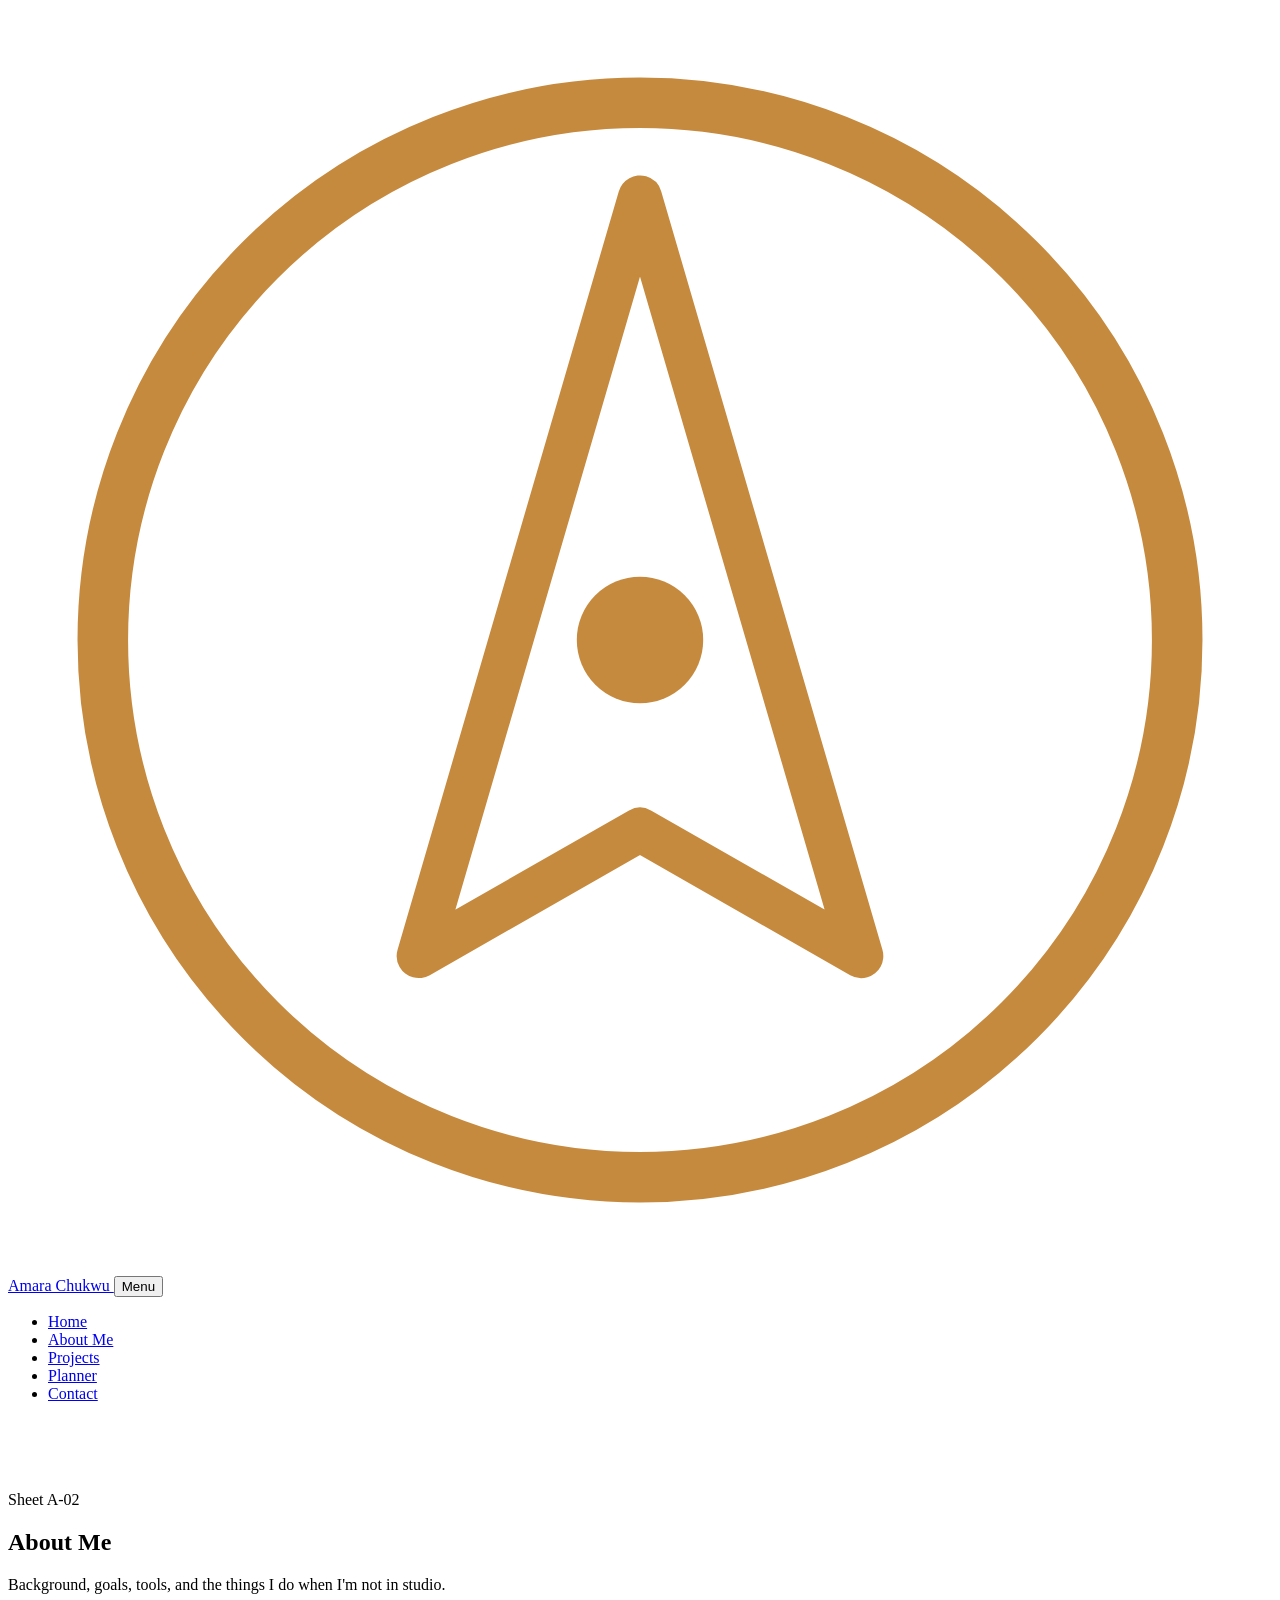
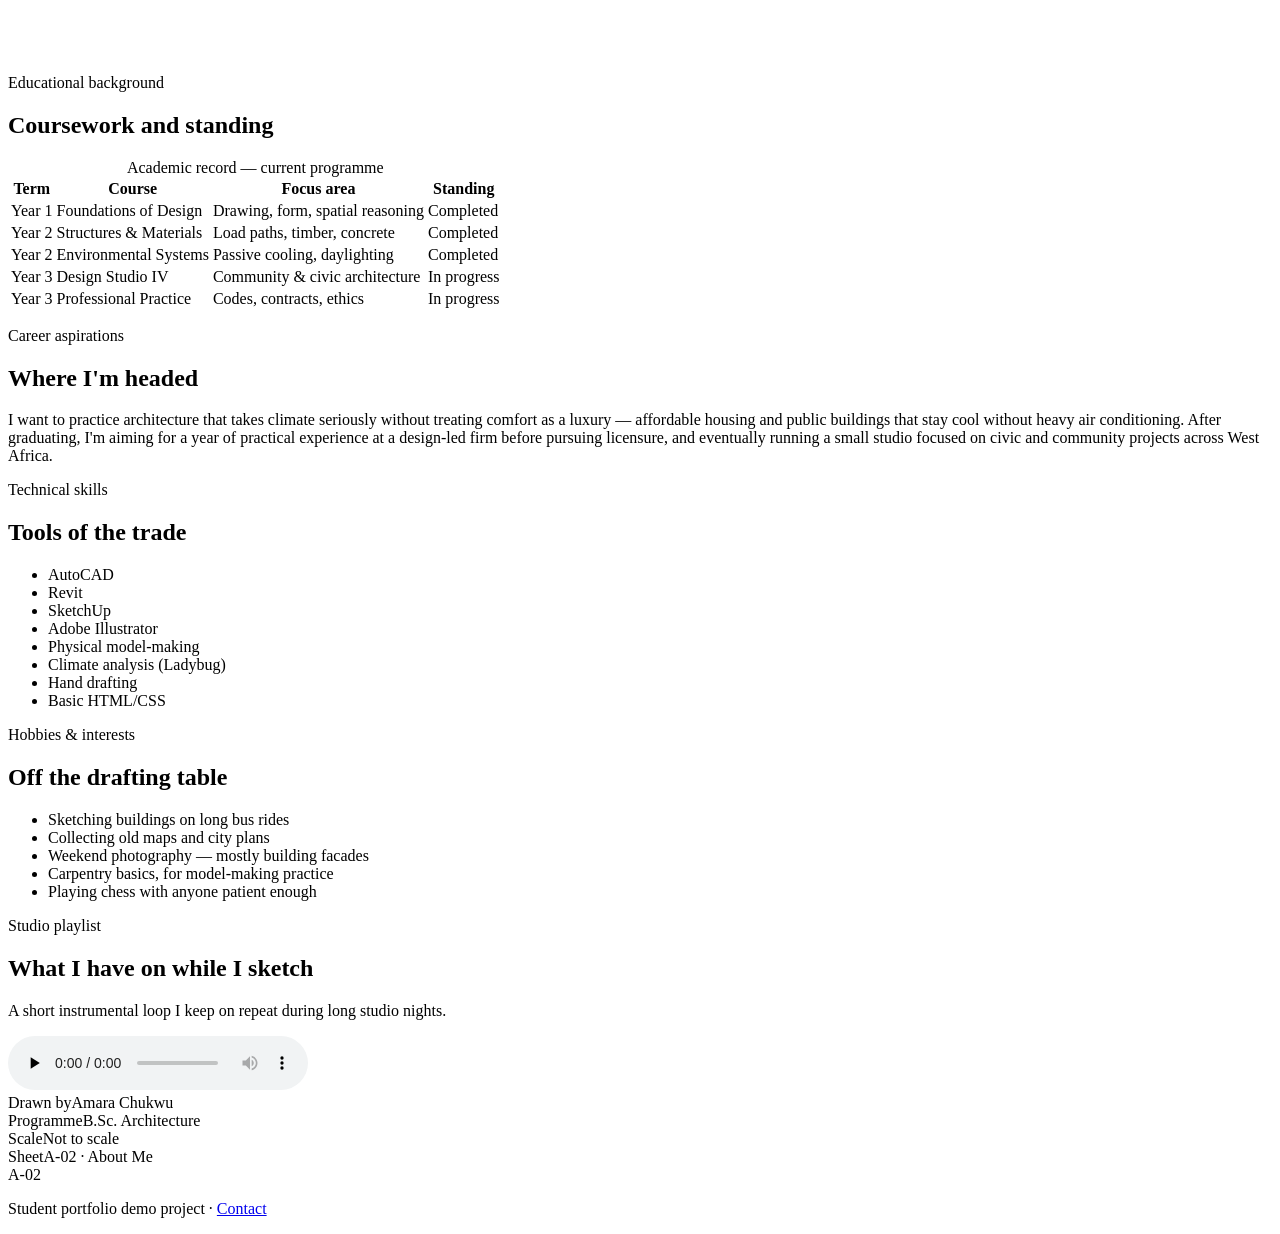
==== about.html @ 4bdb6c4f "first sample commit" ====
<!DOCTYPE html>
<html lang="en">
<head>
<meta charset="UTF-8">
<meta name="viewport" content="width=device-width, initial-scale=1.0">
<title>About Me — Amara Chukwu</title>
<meta name="description" content="Educational background, aspirations, skills and hobbies of Amara Chukwu.">
<link rel="stylesheet" href="css/style.css">
</head>
<body>

<header class="site-header">
  <nav class="nav" aria-label="Primary">
    <a class="brand" href="index.html">
      <svg class="mark" viewBox="0 0 40 40" fill="none" xmlns="http://www.w3.org/2000/svg" aria-hidden="true">
        <circle cx="20" cy="20" r="17" stroke="#C68A3E" stroke-width="1.6"/>
        <path d="M20 6L27 30L20 26L13 30L20 6Z" stroke="#C68A3E" stroke-width="1.4" stroke-linejoin="round"/>
        <circle cx="20" cy="20" r="2" fill="#C68A3E"/>
      </svg>
      Amara Chukwu
    </a>
    <button class="nav-toggle" aria-expanded="false" aria-controls="primary-nav">Menu</button>
    <ul class="nav-links" id="primary-nav">
      <li><a href="index.html">Home</a></li>
      <li><a href="about.html" aria-current="page">About Me</a></li>
      <li><a href="projects.html">Projects</a></li>
      <li><a href="planner.html">Planner</a></li>
      <li><a href="contact.html">Contact</a></li>
    </ul>
  </nav>
</header>

<main>
  <section class="blueprint" style="padding: 3.5rem 0 3rem;">
    <div class="wrap">
      <p class="eyebrow">Sheet A-02</p>
      <h1>About Me</h1>
      <p class="lede">Background, goals, tools, and the things I do when I'm not in studio.</p>
    </div>
  </section>

  <section>
    <div class="wrap">
      <div class="section-head">
        <p class="eyebrow">Educational background</p>
        <h2>Coursework and standing</h2>
      </div>
      <table>
        <caption>Academic record — current programme</caption>
        <thead>
          <tr>
            <th scope="col">Term</th>
            <th scope="col">Course</th>
            <th scope="col">Focus area</th>
            <th scope="col">Standing</th>
          </tr>
        </thead>
        <tbody>
          <tr>
            <td>Year 1</td>
            <td>Foundations of Design</td>
            <td>Drawing, form, spatial reasoning</td>
            <td>Completed</td>
          </tr>
          <tr>
            <td>Year 2</td>
            <td>Structures &amp; Materials</td>
            <td>Load paths, timber, concrete</td>
            <td>Completed</td>
          </tr>
          <tr>
            <td>Year 2</td>
            <td>Environmental Systems</td>
            <td>Passive cooling, daylighting</td>
            <td>Completed</td>
          </tr>
          <tr>
            <td>Year 3</td>
            <td>Design Studio IV</td>
            <td>Community &amp; civic architecture</td>
            <td>In progress</td>
          </tr>
          <tr>
            <td>Year 3</td>
            <td>Professional Practice</td>
            <td>Codes, contracts, ethics</td>
            <td>In progress</td>
          </tr>
        </tbody>
      </table>
    </div>
  </section>

  <section class="section-alt">
    <div class="wrap grid-2">
      <div>
        <p class="eyebrow">Career aspirations</p>
        <h2>Where I'm headed</h2>
        <p>I want to practice architecture that takes climate seriously without treating comfort as a luxury — affordable housing and public buildings that stay cool without heavy air conditioning. After graduating, I'm aiming for a year of practical experience at a design-led firm before pursuing licensure, and eventually running a small studio focused on civic and community projects across West Africa.</p>
      </div>
      <div>
        <p class="eyebrow">Technical skills</p>
        <h2>Tools of the trade</h2>
        <ul class="tag-list">
          <li>AutoCAD</li>
          <li>Revit</li>
          <li>SketchUp</li>
          <li>Adobe Illustrator</li>
          <li>Physical model-making</li>
          <li>Climate analysis (Ladybug)</li>
          <li>Hand drafting</li>
          <li>Basic HTML/CSS</li>
        </ul>
      </div>
    </div>
  </section>

  <section>
    <div class="wrap grid-2">
      <div>
        <p class="eyebrow">Hobbies &amp; interests</p>
        <h2>Off the drafting table</h2>
        <ul class="plain-list">
          <li>Sketching buildings on long bus rides</li>
          <li>Collecting old maps and city plans</li>
          <li>Weekend photography — mostly building facades</li>
          <li>Carpentry basics, for model-making practice</li>
          <li>Playing chess with anyone patient enough</li>
        </ul>
      </div>
      <div>
        <p class="eyebrow">Studio playlist</p>
        <h2>What I have on while I sketch</h2>
        <p>A short instrumental loop I keep on repeat during long studio nights.</p>
        <div class="audio-card">
          <audio controls preload="none">
            <source src="https://www.soundhelix.com/examples/mp3/SoundHelix-Song-1.mp3" type="audio/mpeg">
            Your browser doesn't support the audio element. You can <a href="https://www.soundhelix.com/examples/mp3/SoundHelix-Song-1.mp3">download the track</a> instead.
          </audio>
        </div>
      </div>
    </div>
  </section>
</main>

<footer class="title-block">
  <div class="wrap">
    <div>
      <div class="tb-grid">
        <div><span>Drawn by</span>Amara Chukwu</div>
        <div><span>Programme</span>B.Sc. Architecture</div>
        <div><span>Scale</span>Not to scale</div>
        <div><span>Sheet</span>A-02 · About Me</div>
      </div>
    </div>
    <div class="tb-sheet">A-02</div>
  </div>
</footer>
<p class="site-footer-bottom">Student portfolio demo project · <a href="contact.html">Contact</a></p>

<script src="js/nav.js"></script>
</body>
</html>
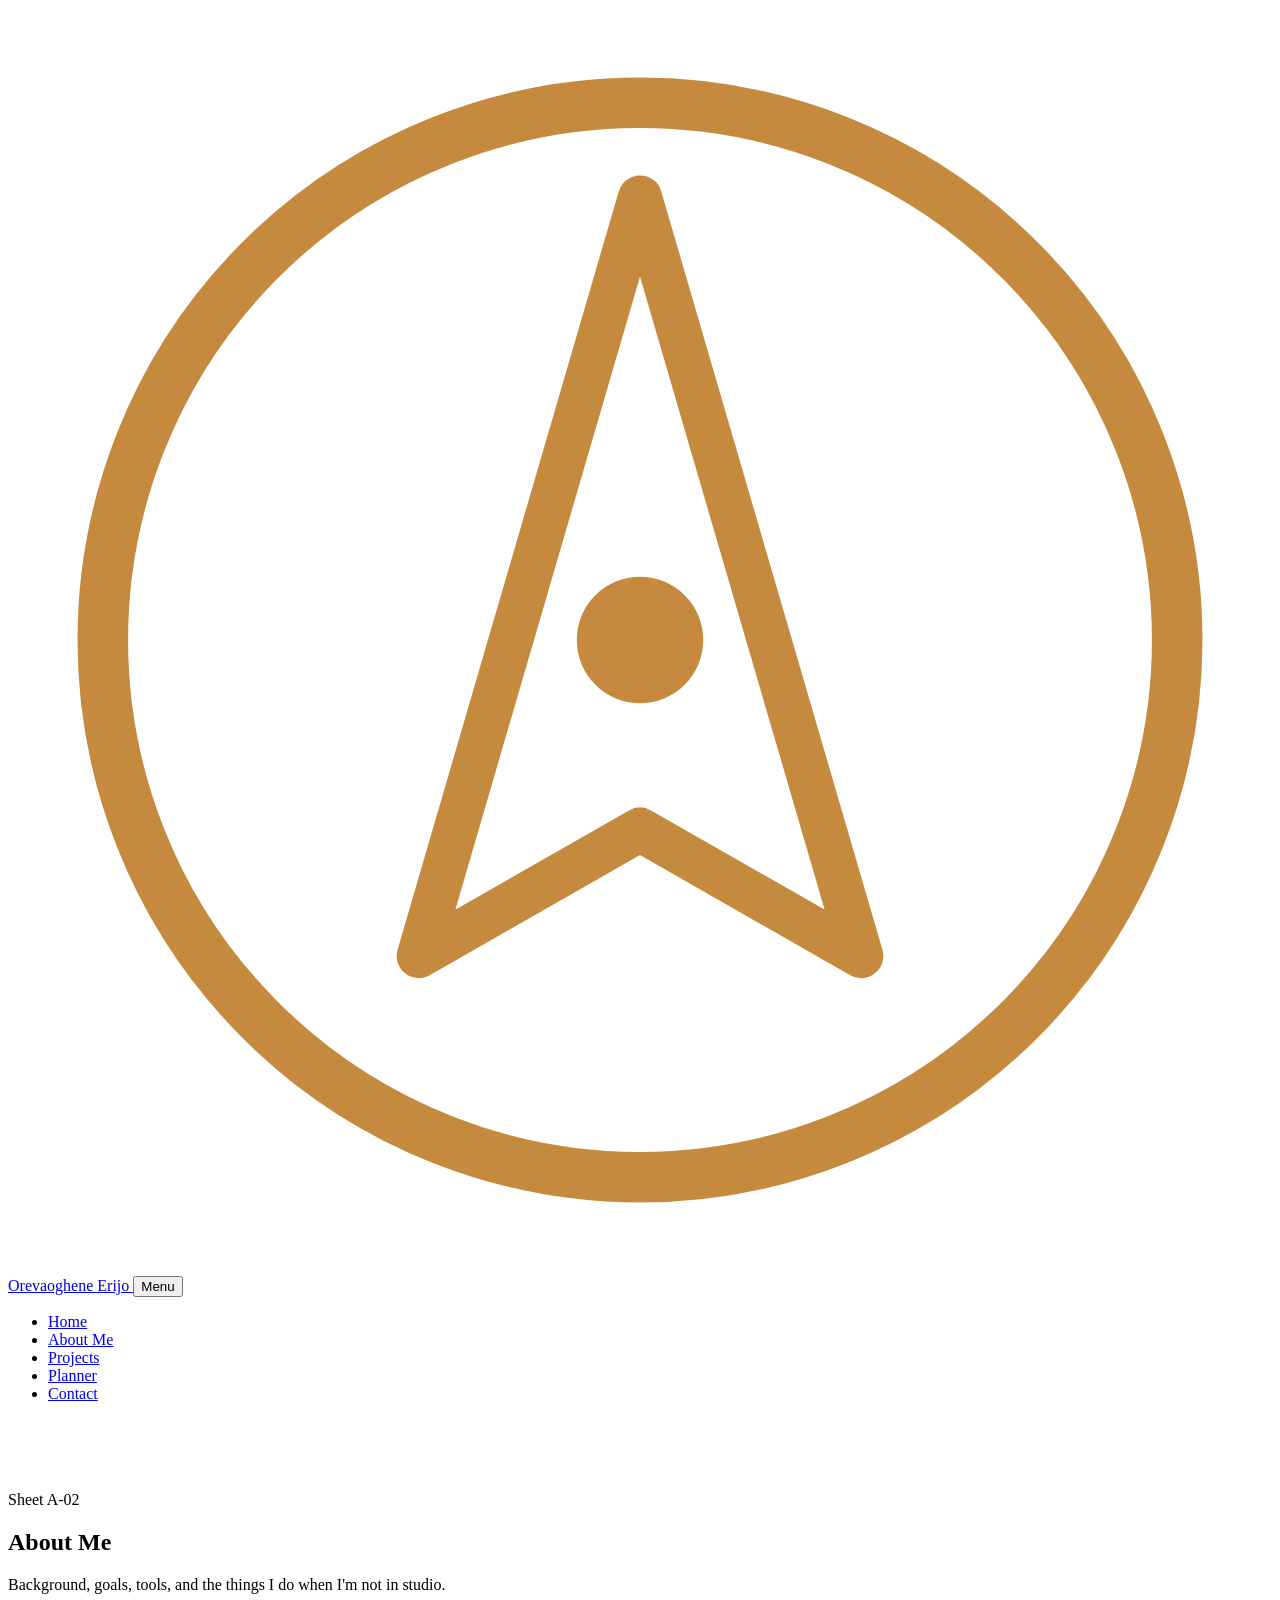
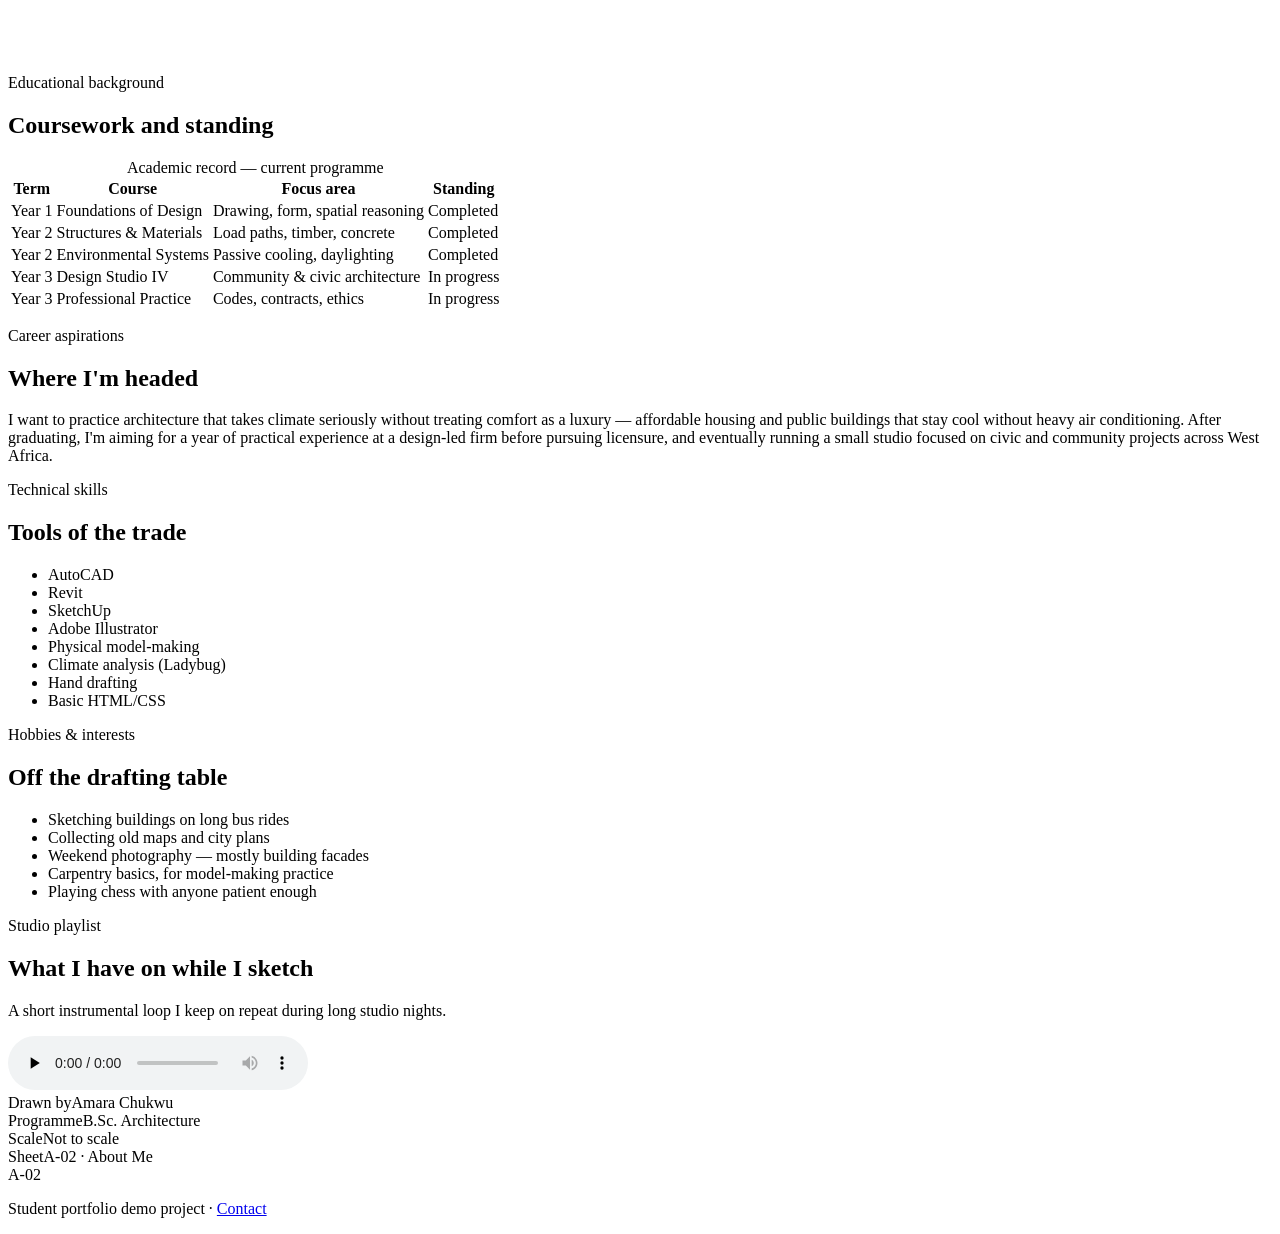
==== commit 02588a96: "Update about.html first change to test" ====
--- a/about.html
+++ b/about.html
@@ -3,7 +3,7 @@
 <head>
 <meta charset="UTF-8">
 <meta name="viewport" content="width=device-width, initial-scale=1.0">
-<title>About Me — Amara Chukwu</title>
+<title>About Me — Orevaoghene Erijo</title>
 <meta name="description" content="Educational background, aspirations, skills and hobbies of Amara Chukwu.">
 <link rel="stylesheet" href="css/style.css">
 </head>
@@ -17,7 +17,7 @@
         <path d="M20 6L27 30L20 26L13 30L20 6Z" stroke="#C68A3E" stroke-width="1.4" stroke-linejoin="round"/>
         <circle cx="20" cy="20" r="2" fill="#C68A3E"/>
       </svg>
-      Amara Chukwu
+      Orevaoghene Erijo
     </a>
     <button class="nav-toggle" aria-expanded="false" aria-controls="primary-nav">Menu</button>
     <ul class="nav-links" id="primary-nav">
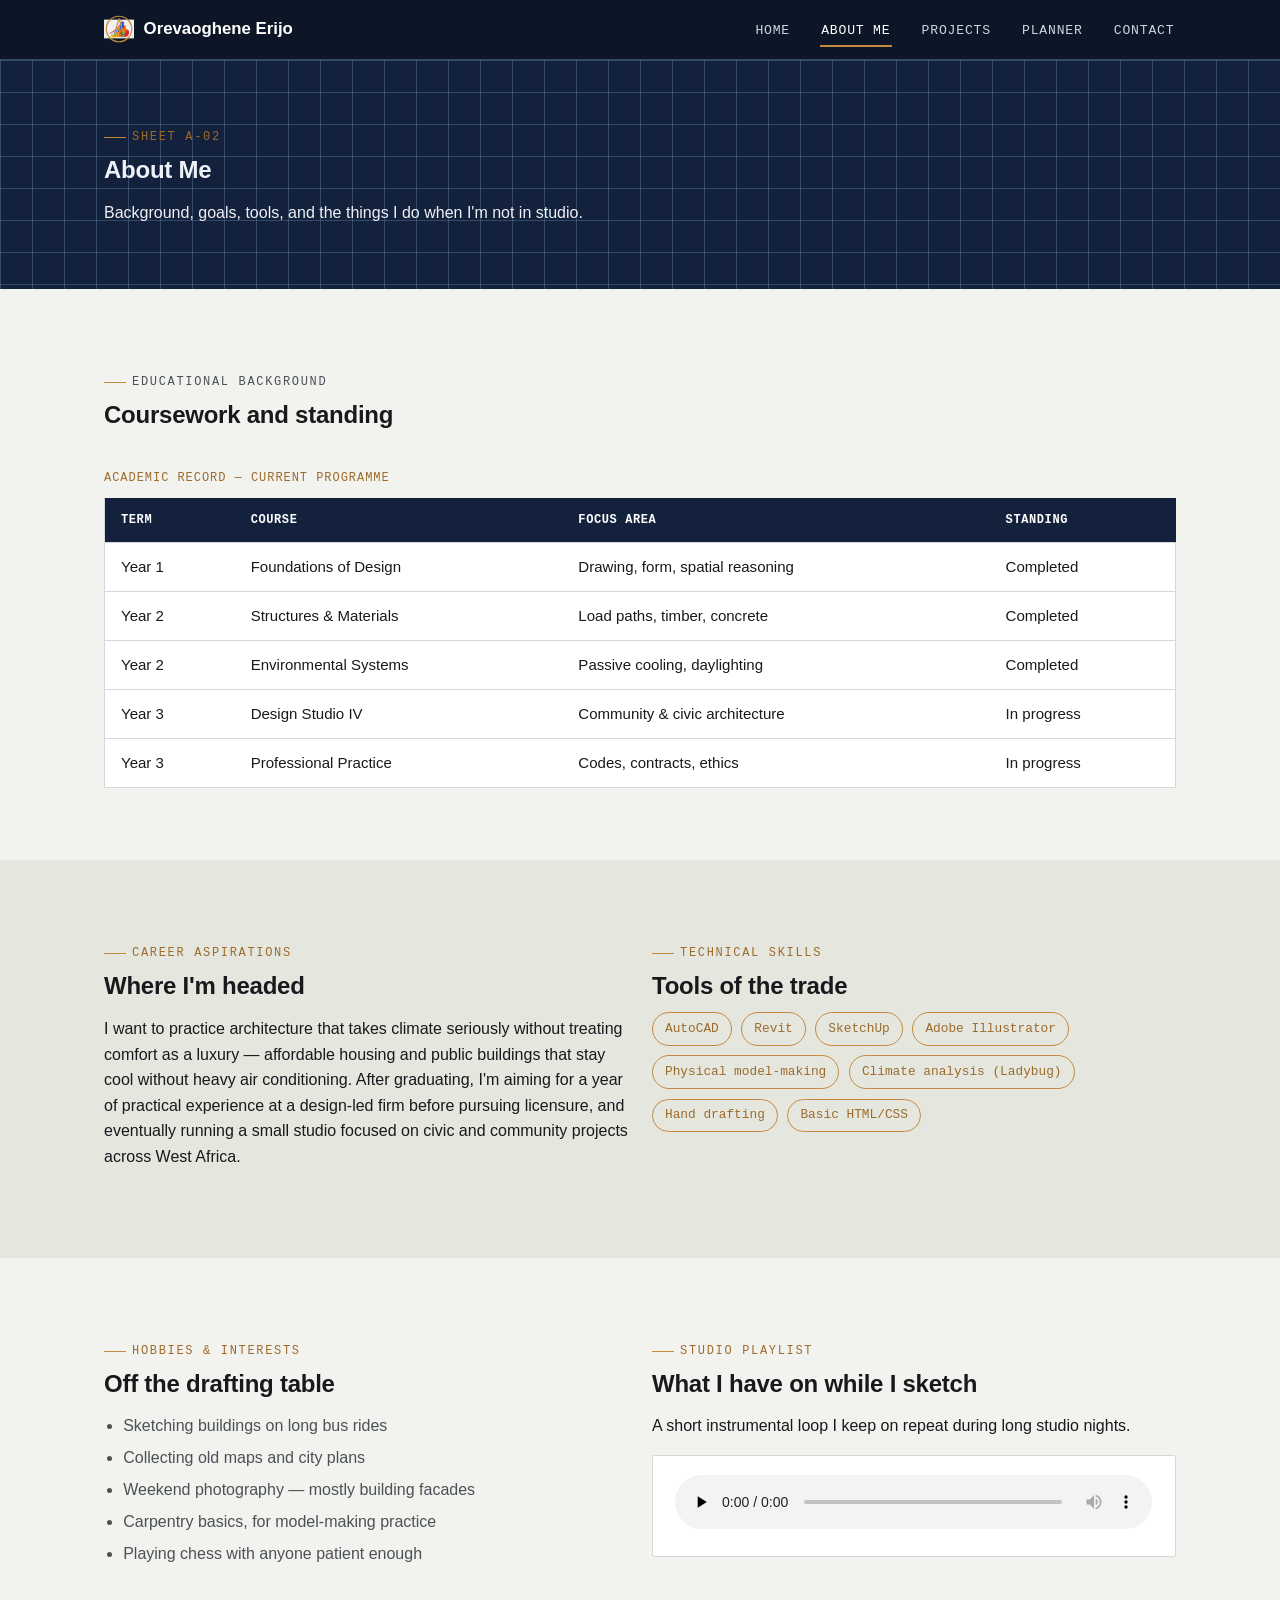
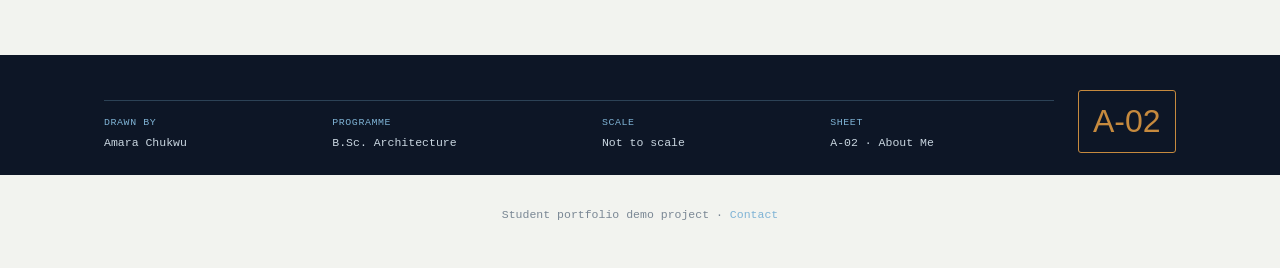
==== commit 7aefd747: "added the svg now for about page" ====
--- a/about.html
+++ b/about.html
@@ -4,7 +4,7 @@
 <meta charset="UTF-8">
 <meta name="viewport" content="width=device-width, initial-scale=1.0">
 <title>About Me — Orevaoghene Erijo</title>
-<meta name="description" content="Educational background, aspirations, skills and hobbies of Amara Chukwu.">
+<meta name="description" content="Educational background, aspirations, skills and hobbies of Orevaoghene Erijo.">
 <link rel="stylesheet" href="css/style.css">
 </head>
 <body>
@@ -13,6 +13,14 @@
   <nav class="nav" aria-label="Primary">
     <a class="brand" href="index.html">
       <svg class="mark" viewBox="0 0 40 40" fill="none" xmlns="http://www.w3.org/2000/svg" aria-hidden="true">
+         <image
+        href="images/svg_img.jpg"
+        x="0"
+        y="0"
+        width="40"
+        height="40"
+        preserveAspectRatio="xMidYMid meet" />
+        
         <circle cx="20" cy="20" r="17" stroke="#C68A3E" stroke-width="1.6"/>
         <path d="M20 6L27 30L20 26L13 30L20 6Z" stroke="#C68A3E" stroke-width="1.4" stroke-linejoin="round"/>
         <circle cx="20" cy="20" r="2" fill="#C68A3E"/>
--- a/css/style.css
+++ b/css/style.css
@@ -0,0 +1,537 @@
+/* =========================================================
+   AMARA CHUKWU — ARCHITECTURE PORTFOLIO
+   Design system: drafting-table blueprint
+   ========================================================= */
+
+@import url('https://fonts.googleapis.com/css2?family=Space+Grotesk:wght@400;500;600;700&family=IBM+Plex+Sans:wght@400;500;600&family=IBM+Plex+Mono:wght@400;500&display=swap');
+
+:root {
+  /* ---- color tokens ---- */
+  --navy:        #14213D;
+  --navy-deep:   #0D1626;
+  --blue-line:   #7FB3D5;
+  --blue-line-soft: rgba(127, 179, 213, 0.28);
+  --paper:       #F2F3EF;
+  --paper-dim:   #E5E7DF;
+  --paper-card:  #FFFFFF;
+  --ink:         #17191C;
+  --ink-soft:    #4B5157;
+  --brass:       #C68A3E;
+  --brass-dark:  #9C6B2C;
+  --ok:          #3E8A5C;
+  --danger:      #B3462C;
+
+  /* ---- type ---- */
+  --font-display: 'Space Grotesk', sans-serif;
+  --font-body:    'IBM Plex Sans', sans-serif;
+  --font-mono:    'IBM Plex Mono', monospace;
+
+  /* ---- layout ---- */
+  --max-w: 1120px;
+  --radius: 3px;
+  --border: 1px solid rgba(20, 33, 61, 0.18);
+}
+
+* { box-sizing: border-box; }
+html { scroll-behavior: smooth; }
+
+body {
+  margin: 0;
+  font-family: var(--font-body);
+  color: var(--ink);
+  background: var(--paper);
+  line-height: 1.6;
+  -webkit-font-smoothing: antialiased;
+}
+
+img { max-width: 100%; display: block; }
+a { color: inherit; }
+
+h1, h2, h3, h4 {
+  font-family: var(--font-display);
+  margin: 0 0 0.5em 0;
+  line-height: 1.15;
+  letter-spacing: -0.01em;
+}
+
+.eyebrow {
+  font-family: var(--font-mono);
+  font-size: 0.75rem;
+  letter-spacing: 0.14em;
+  text-transform: uppercase;
+  color: var(--brass-dark);
+  display: inline-flex;
+  align-items: center;
+  gap: 0.5em;
+  margin-bottom: 0.75em;
+}
+.eyebrow::before {
+  content: "";
+  width: 22px;
+  height: 1px;
+  background: var(--brass);
+  display: inline-block;
+}
+
+.wrap {
+  max-width: var(--max-w);
+  margin: 0 auto;
+  padding: 0 1.5rem;
+}
+
+/* ================= BLUEPRINT GRID BACKGROUND ================= */
+.blueprint {
+  background-color: var(--navy);
+  background-image:
+    linear-gradient(var(--blue-line-soft) 1px, transparent 1px),
+    linear-gradient(90deg, var(--blue-line-soft) 1px, transparent 1px);
+  background-size: 32px 32px;
+  color: #EDF2F6;
+  position: relative;
+}
+
+/* ================= NAVIGATION ================= */
+.site-header {
+  background: var(--navy-deep);
+  border-bottom: 1px solid rgba(127,179,213,0.35);
+  position: sticky;
+  top: 0;
+  z-index: 50;
+}
+.nav {
+  display: flex;
+  align-items: center;
+  justify-content: space-between;
+  padding: 0.9rem 1.5rem;
+  max-width: var(--max-w);
+  margin: 0 auto;
+}
+.brand {
+  display: flex;
+  align-items: center;
+  gap: 0.6rem;
+  font-family: var(--font-display);
+  font-weight: 600;
+  font-size: 1.05rem;
+  color: #fff;
+  text-decoration: none;
+}
+.brand .mark {
+  width: 30px; height: 30px;
+  flex-shrink: 0;
+}
+.nav-links {
+  list-style: none;
+  display: flex;
+  gap: 1.75rem;
+  margin: 0;
+  padding: 0;
+}
+.nav-links a {
+  text-decoration: none;
+  color: #C9D6E0;
+  font-family: var(--font-mono);
+  font-size: 0.82rem;
+  letter-spacing: 0.06em;
+  text-transform: uppercase;
+  padding: 0.4rem 0.1rem;
+  border-bottom: 2px solid transparent;
+  transition: color 0.2s ease, border-color 0.2s ease;
+}
+.nav-links a:hover,
+.nav-links a[aria-current="page"] {
+  color: #fff;
+  border-bottom-color: var(--brass);
+}
+.nav-toggle {
+  display: none;
+  background: none;
+  border: 1px solid rgba(255,255,255,0.4);
+  color: #fff;
+  border-radius: var(--radius);
+  padding: 0.4rem 0.6rem;
+  font-family: var(--font-mono);
+  cursor: pointer;
+}
+
+@media (max-width: 760px) {
+  .nav-toggle { display: inline-block; }
+  .nav-links {
+    position: absolute;
+    top: 100%; left: 0; right: 0;
+    background: var(--navy-deep);
+    flex-direction: column;
+    gap: 0;
+    max-height: 0;
+    overflow: hidden;
+    transition: max-height 0.28s ease;
+    border-bottom: 1px solid rgba(127,179,213,0.35);
+  }
+  .nav-links.open { max-height: 320px; }
+  .nav-links li { border-top: 1px solid rgba(127,179,213,0.15); }
+  .nav-links a { display: block; padding: 0.9rem 1.5rem; }
+}
+
+/* ================= HERO ================= */
+.hero {
+  padding: 5rem 0 6rem;
+  overflow: hidden;
+}
+.hero .wrap {
+  display: grid;
+  grid-template-columns: 1.15fr 0.85fr;
+  gap: 3rem;
+  align-items: center;
+}
+.hero h1 {
+  font-size: clamp(2.2rem, 4.2vw, 3.4rem);
+  color: #fff;
+}
+.hero h1 .accent { color: var(--brass); }
+.hero p.lede {
+  font-size: 1.08rem;
+  color: #C9D6E0;
+  max-width: 46ch;
+}
+.btn-row { display: flex; gap: 0.9rem; margin-top: 1.8rem; flex-wrap: wrap; }
+.btn {
+  font-family: var(--font-mono);
+  font-size: 0.85rem;
+  letter-spacing: 0.04em;
+  text-decoration: none;
+  padding: 0.75rem 1.4rem;
+  border-radius: var(--radius);
+  display: inline-flex;
+  align-items: center;
+  gap: 0.5em;
+  transition: transform 0.15s ease, box-shadow 0.15s ease;
+  border: 1px solid transparent;
+}
+.btn:hover { transform: translateY(-2px); }
+.btn-primary { background: var(--brass); color: var(--navy-deep); font-weight: 600; }
+.btn-primary:hover { box-shadow: 0 6px 18px rgba(198,138,62,0.35); }
+.btn-ghost { border-color: rgba(255,255,255,0.4); color: #fff; }
+.btn-ghost:hover { border-color: var(--brass); color: var(--brass); }
+
+/* portrait line-art frame */
+.portrait-frame {
+  border: 1px solid var(--blue-line-soft);
+  border-radius: var(--radius);
+  padding: 0.6rem;
+  animation: drawIn 1.1s ease-out both;
+}
+@keyframes drawIn {
+  from { opacity: 0; transform: translateY(14px); }
+  to   { opacity: 1; transform: translateY(0); }
+}
+.portrait-frame svg { width: 100%; height: auto; }
+.portrait-cap {
+  font-family: var(--font-mono);
+  font-size: 0.7rem;
+  color: var(--blue-line);
+  text-align: center;
+  margin-top: 0.5rem;
+  letter-spacing: 0.08em;
+}
+
+/* ================= SECTIONS ================= */
+section { padding: 4.5rem 0; }
+.section-alt { background: var(--paper-dim); }
+.section-head { max-width: 60ch; margin-bottom: 2.5rem; }
+.section-head p { color: var(--ink-soft); }
+
+/* ================= CARDS / GRID ================= */
+.grid-3 {
+  display: grid;
+  grid-template-columns: repeat(3, 1fr);
+  gap: 1.5rem;
+}
+.grid-2 {
+  display: grid;
+  grid-template-columns: repeat(2, 1fr);
+  gap: 1.5rem;
+}
+@media (max-width: 860px) {
+  .grid-3, .grid-2 { grid-template-columns: 1fr; }
+  .hero .wrap { grid-template-columns: 1fr; }
+  .hero { padding: 3.2rem 0 3.5rem; text-align: left; }
+}
+
+.card {
+  background: var(--paper-card);
+  border: var(--border);
+  border-radius: var(--radius);
+  padding: 1.6rem;
+  transition: transform 0.2s ease, box-shadow 0.2s ease;
+  position: relative;
+}
+.card:hover { transform: translateY(-4px); box-shadow: 0 10px 26px rgba(20,33,61,0.1); }
+.card .sheet-tag {
+  font-family: var(--font-mono);
+  font-size: 0.68rem;
+  color: var(--brass-dark);
+  letter-spacing: 0.08em;
+  position: absolute;
+  top: 1rem; right: 1.1rem;
+}
+.card h3 { font-size: 1.15rem; margin-bottom: 0.4rem; }
+.card p { color: var(--ink-soft); font-size: 0.95rem; }
+.card .thumb { border-radius: var(--radius); margin-bottom: 1rem; overflow: hidden; border: var(--border); }
+.card .thumb svg { display: block; width: 100%; }
+.card a.card-link {
+  font-family: var(--font-mono);
+  font-size: 0.8rem;
+  color: var(--navy);
+  text-decoration: none;
+  display: inline-block;
+  margin-top: 0.9rem;
+  border-bottom: 1px solid var(--brass);
+}
+.card a.card-link:hover { color: var(--brass-dark); }
+
+/* ================= TABLES ================= */
+table {
+  width: 100%;
+  border-collapse: collapse;
+  font-size: 0.94rem;
+  background: var(--paper-card);
+  border: var(--border);
+}
+caption {
+  text-align: left;
+  font-family: var(--font-mono);
+  font-size: 0.75rem;
+  letter-spacing: 0.08em;
+  text-transform: uppercase;
+  color: var(--brass-dark);
+  margin-bottom: 0.6rem;
+}
+th, td {
+  text-align: left;
+  padding: 0.75rem 1rem;
+  border-bottom: var(--border);
+}
+thead th {
+  font-family: var(--font-mono);
+  font-size: 0.75rem;
+  letter-spacing: 0.05em;
+  text-transform: uppercase;
+  background: var(--navy);
+  color: #fff;
+}
+tbody tr:hover { background: rgba(198,138,62,0.06); }
+
+/* ================= SKILL / TAG LISTS ================= */
+.tag-list { list-style: none; margin: 0; padding: 0; display: flex; flex-wrap: wrap; gap: 0.6rem; }
+.tag-list li {
+  font-family: var(--font-mono);
+  font-size: 0.8rem;
+  border: 1px solid var(--brass);
+  color: var(--brass-dark);
+  padding: 0.35rem 0.75rem;
+  border-radius: 999px;
+}
+.plain-list { padding-left: 1.2rem; color: var(--ink-soft); }
+.plain-list li { margin-bottom: 0.4rem; }
+
+/* ================= FORMS ================= */
+form.stack { display: grid; gap: 1.3rem; max-width: 620px; }
+.field { display: grid; gap: 0.4rem; }
+.field label {
+  font-family: var(--font-mono);
+  font-size: 0.78rem;
+  letter-spacing: 0.05em;
+  text-transform: uppercase;
+  color: var(--ink-soft);
+}
+.field input,
+.field textarea {
+  font-family: var(--font-body);
+  font-size: 0.98rem;
+  padding: 0.75rem 0.9rem;
+  border: 1px solid rgba(20,33,61,0.28);
+  border-radius: var(--radius);
+  background: var(--paper-card);
+  color: var(--ink);
+  transition: border-color 0.15s ease, box-shadow 0.15s ease;
+}
+.field input:focus,
+.field textarea:focus {
+  outline: none;
+  border-color: var(--brass);
+  box-shadow: 0 0 0 3px rgba(198,138,62,0.18);
+}
+.field .error-msg {
+  font-family: var(--font-mono);
+  font-size: 0.78rem;
+  color: var(--danger);
+  min-height: 1.1em;
+}
+.field.has-error input,
+.field.has-error textarea { border-color: var(--danger); }
+.form-status {
+  font-family: var(--font-mono);
+  font-size: 0.9rem;
+  padding: 0.9rem 1rem;
+  border-radius: var(--radius);
+  display: none;
+}
+.form-status.success { display: block; background: rgba(62,138,92,0.12); color: var(--ok); border: 1px solid var(--ok); }
+.form-status.error { display: block; background: rgba(179,70,44,0.1); color: var(--danger); border: 1px solid var(--danger); }
+
+/* ================= PLANNER ================= */
+.planner-panel {
+  background: var(--paper-card);
+  border: var(--border);
+  border-radius: var(--radius);
+  padding: 2rem;
+}
+.task-form { display: flex; gap: 0.75rem; flex-wrap: wrap; margin-bottom: 1.5rem; }
+.task-form input[type="text"] {
+  flex: 1 1 220px;
+  padding: 0.7rem 0.9rem;
+  border: 1px solid rgba(20,33,61,0.28);
+  border-radius: var(--radius);
+  font-family: var(--font-body);
+}
+.task-form select {
+  padding: 0.7rem 0.6rem;
+  border: 1px solid rgba(20,33,61,0.28);
+  border-radius: var(--radius);
+  font-family: var(--font-mono);
+  font-size: 0.85rem;
+  background: var(--paper-card);
+}
+.task-stats {
+  display: flex; gap: 1.5rem; flex-wrap: wrap;
+  font-family: var(--font-mono);
+  font-size: 0.8rem;
+  color: var(--ink-soft);
+  margin-bottom: 1.2rem;
+  padding-bottom: 1.2rem;
+  border-bottom: var(--border);
+}
+.task-stats strong { color: var(--navy); }
+.task-list { list-style: none; margin: 0; padding: 0; display: grid; gap: 0.6rem; }
+.task-item {
+  display: flex;
+  align-items: center;
+  gap: 0.9rem;
+  padding: 0.85rem 1rem;
+  border: var(--border);
+  border-left: 3px solid var(--brass);
+  border-radius: var(--radius);
+  background: var(--paper);
+  animation: taskIn 0.25s ease-out;
+}
+@keyframes taskIn {
+  from { opacity: 0; transform: translateX(-8px); }
+  to   { opacity: 1; transform: translateX(0); }
+}
+.task-item.done { border-left-color: var(--ok); opacity: 0.65; }
+.task-item.done .task-text { text-decoration: line-through; }
+.task-item input[type="checkbox"] { width: 18px; height: 18px; accent-color: var(--ok); cursor: pointer; }
+.task-text { flex: 1; }
+.task-due { font-family: var(--font-mono); font-size: 0.72rem; color: var(--brass-dark); }
+.task-del {
+  background: none; border: none; cursor: pointer;
+  color: var(--danger); font-family: var(--font-mono); font-size: 0.75rem;
+  padding: 0.3rem 0.5rem; border-radius: var(--radius);
+  transition: background 0.15s ease;
+}
+.task-del:hover { background: rgba(179,70,44,0.12); }
+.empty-state {
+  text-align: center;
+  padding: 2.5rem 1rem;
+  color: var(--ink-soft);
+  font-family: var(--font-mono);
+  font-size: 0.85rem;
+}
+
+/* ================= MEDIA (video/audio) ================= */
+.media-frame {
+  border: var(--border);
+  border-radius: var(--radius);
+  overflow: hidden;
+  background: #000;
+}
+.media-frame video, .media-frame audio { width: 100%; display: block; }
+.audio-card {
+  background: var(--paper-card);
+  border: var(--border);
+  border-radius: var(--radius);
+  padding: 1.2rem 1.4rem;
+}
+.audio-card audio { width: 100%; }
+
+/* ================= TITLE BLOCK (signature element) ================= */
+.title-block {
+  background: var(--navy-deep);
+  color: #C9D6E0;
+  padding: 2.2rem 0 1.4rem;
+}
+.title-block .wrap {
+  display: grid;
+  grid-template-columns: 1fr auto;
+  gap: 1.5rem;
+  align-items: end;
+}
+.tb-grid {
+  display: grid;
+  grid-template-columns: repeat(4, auto);
+  gap: 0 1.6rem;
+  font-family: var(--font-mono);
+  font-size: 0.72rem;
+  border-top: 1px solid var(--blue-line-soft);
+  padding-top: 0.9rem;
+}
+.tb-grid div span {
+  display: block;
+  color: var(--blue-line);
+  text-transform: uppercase;
+  letter-spacing: 0.06em;
+  font-size: 0.62rem;
+  margin-bottom: 0.2rem;
+}
+.tb-sheet {
+  font-family: var(--font-display);
+  font-size: 2rem;
+  color: var(--brass);
+  border: 1px solid var(--brass);
+  padding: 0.3rem 0.9rem;
+  border-radius: var(--radius);
+}
+.site-footer-bottom {
+  text-align: center;
+  font-family: var(--font-mono);
+  font-size: 0.72rem;
+  color: #7A8794;
+  padding: 1.2rem 0 2rem;
+}
+.site-footer-bottom a { color: var(--blue-line); text-decoration: none; }
+
+@media (max-width: 640px) {
+  .tb-grid { grid-template-columns: repeat(2, auto); row-gap: 0.6rem; }
+  .title-block .wrap { grid-template-columns: 1fr; }
+}
+
+/* ================= REDUCED MOTION ================= */
+@media (prefers-reduced-motion: reduce) {
+  html { scroll-behavior: auto; }
+  * { animation-duration: 0.001ms !important; animation-iteration-count: 1 !important; transition-duration: 0.001ms !important; }
+}
+
+/* ================= UTILITY ================= */
+.visually-hidden {
+  position: absolute;
+  width: 1px; height: 1px;
+  overflow: hidden;
+  clip: rect(0,0,0,0);
+  white-space: nowrap;
+}
+
+/* ================= FOCUS VISIBILITY ================= */
+a:focus-visible, button:focus-visible, input:focus-visible, textarea:focus-visible, select:focus-visible {
+  outline: 2px solid var(--brass);
+  outline-offset: 2px;
+}
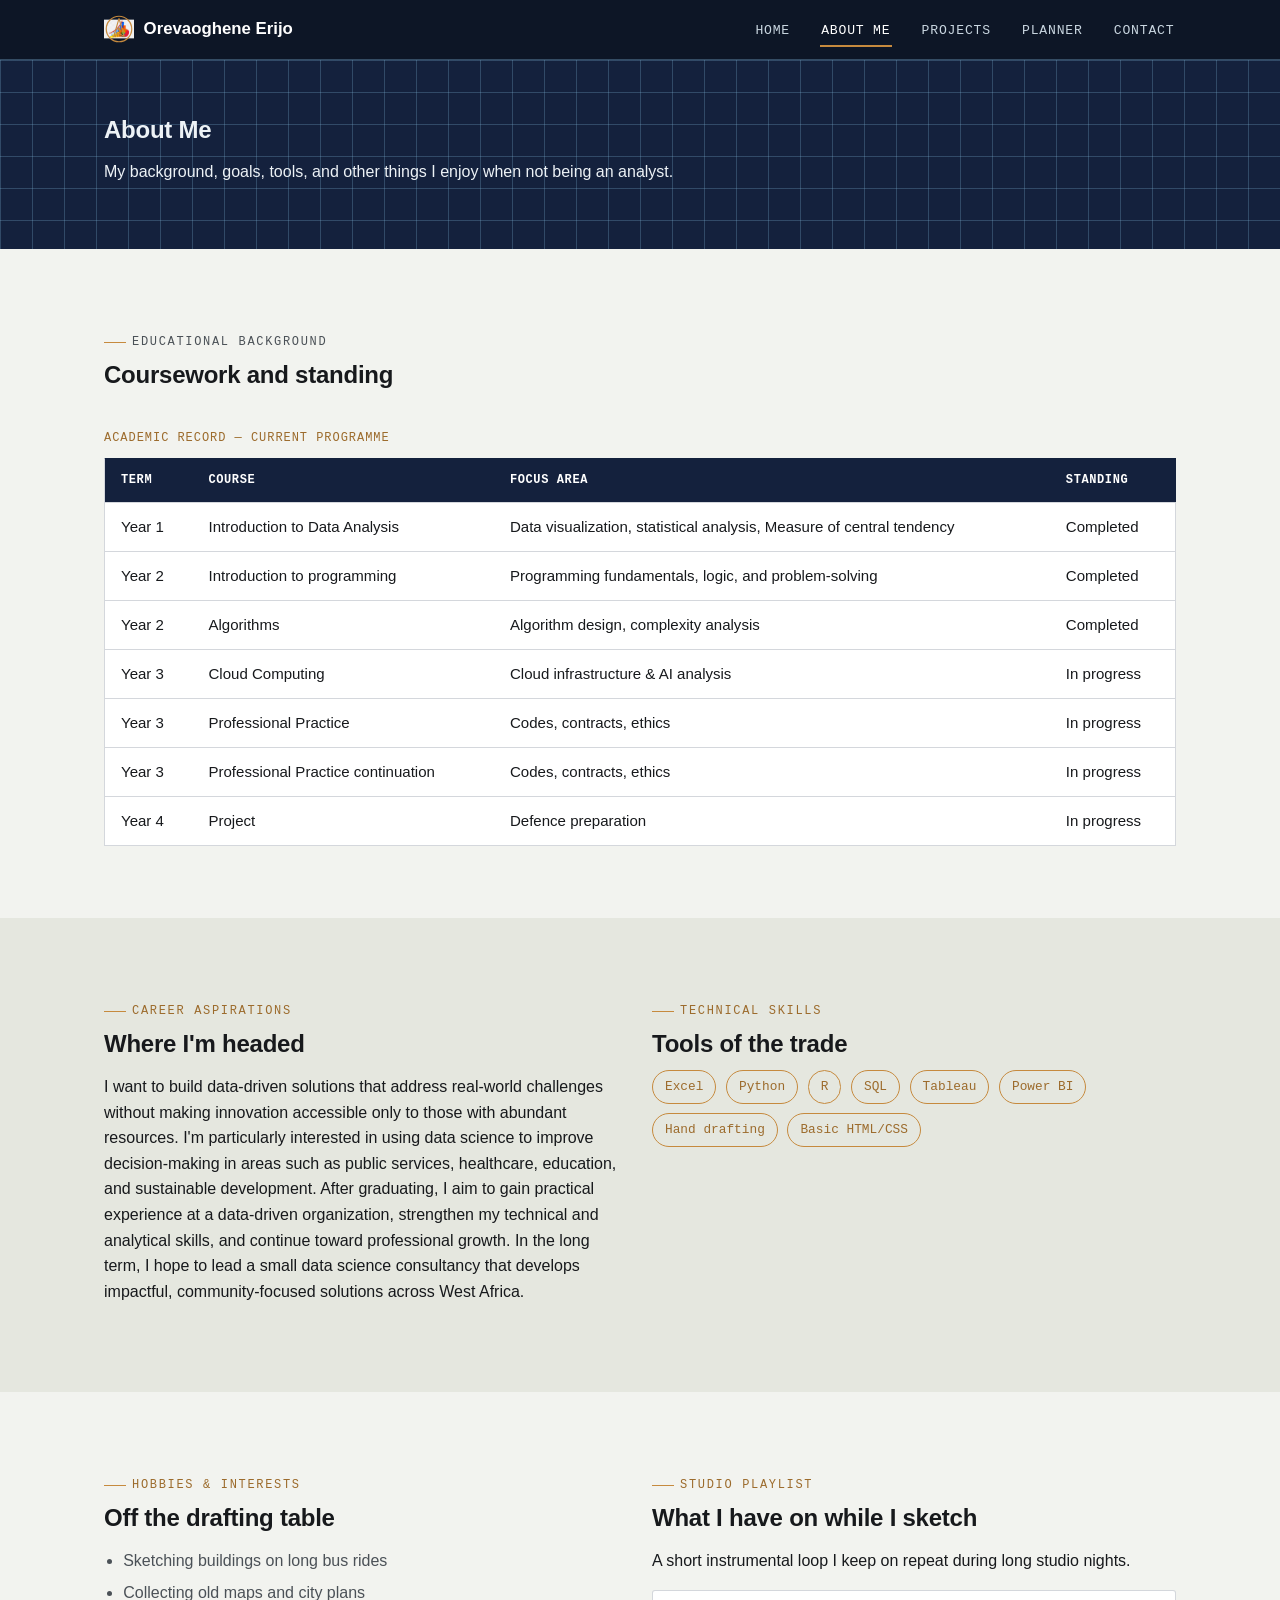
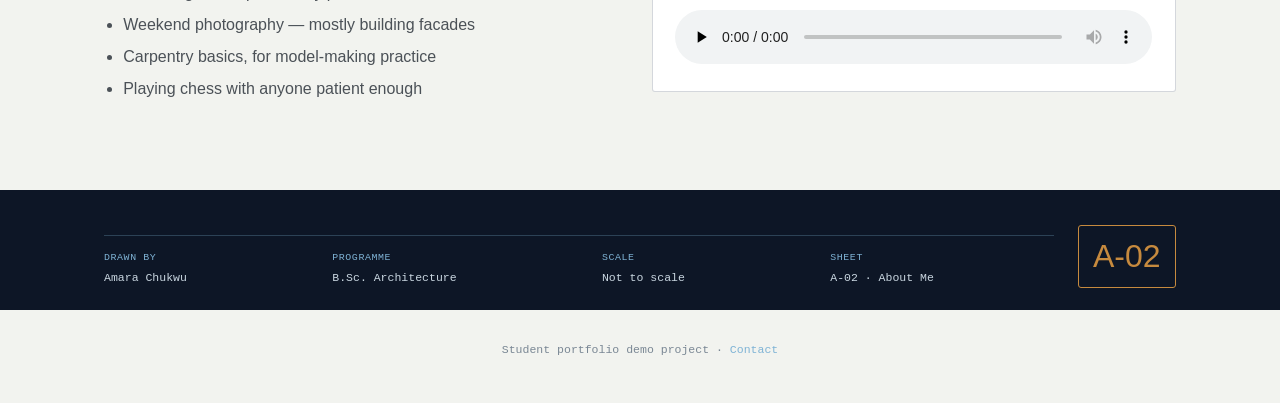
==== commit 8f98d85b: "about me update" ====
--- a/about.html
+++ b/about.html
@@ -12,7 +12,7 @@
 <header class="site-header">
   <nav class="nav" aria-label="Primary">
     <a class="brand" href="index.html">
-      <svg class="mark" viewBox="0 0 40 40" fill="none" xmlns="http://www.w3.org/2000/svg" aria-hidden="true">
+      <svg class="mark" viewBox="0 0 40 40" fill="none"  aria-hidden="true">
          <image
         href="images/svg_img.jpg"
         x="0"
@@ -41,9 +41,8 @@
 <main>
   <section class="blueprint" style="padding: 3.5rem 0 3rem;">
     <div class="wrap">
-      <p class="eyebrow">Sheet A-02</p>
       <h1>About Me</h1>
-      <p class="lede">Background, goals, tools, and the things I do when I'm not in studio.</p>
+      <p class="lede">My background, goals, tools, and other things I enjoy when not being an analyst.</p>
     </div>
   </section>
 
@@ -66,32 +65,45 @@
         <tbody>
           <tr>
             <td>Year 1</td>
-            <td>Foundations of Design</td>
-            <td>Drawing, form, spatial reasoning</td>
+            <td>Introduction to Data Analysis</td>
+            <td>Data visualization, statistical analysis, Measure of central tendency</td>
             <td>Completed</td>
           </tr>
           <tr>
             <td>Year 2</td>
-            <td>Structures &amp; Materials</td>
-            <td>Load paths, timber, concrete</td>
+            <td>Introduction to programming</td>
+            <td>Programming fundamentals, logic, and problem-solving</td>
             <td>Completed</td>
           </tr>
           <tr>
             <td>Year 2</td>
-            <td>Environmental Systems</td>
-            <td>Passive cooling, daylighting</td>
+            <td>Algorithms</td>
+            <td>Algorithm design, complexity analysis</td>
             <td>Completed</td>
           </tr>
           <tr>
             <td>Year 3</td>
-            <td>Design Studio IV</td>
-            <td>Community &amp; civic architecture</td>
+            <td>Cloud Computing</td>
+            <td>Cloud infrastructure &amp; AI analysis</td>
             <td>In progress</td>
           </tr>
           <tr>
             <td>Year 3</td>
             <td>Professional Practice</td>
             <td>Codes, contracts, ethics</td>
+            <td>In progress</td>
+          </tr>
+          
+          <tr>
+            <td>Year 3</td>
+            <td>Professional Practice continuation</td>
+            <td>Codes, contracts, ethics</td>
+            <td>In progress</td>
+          </tr>  
+          <tr>
+            <td>Year 4</td>
+            <td>Project</td>
+            <td>Defence preparation</td>
             <td>In progress</td>
           </tr>
         </tbody>
@@ -104,18 +116,20 @@
       <div>
         <p class="eyebrow">Career aspirations</p>
         <h2>Where I'm headed</h2>
-        <p>I want to practice architecture that takes climate seriously without treating comfort as a luxury — affordable housing and public buildings that stay cool without heavy air conditioning. After graduating, I'm aiming for a year of practical experience at a design-led firm before pursuing licensure, and eventually running a small studio focused on civic and community projects across West Africa.</p>
+        <p>I want to build data-driven solutions that address real-world challenges without making innovation accessible only to those with abundant resources. I'm particularly interested in using data science to improve decision-making in areas such as public services, healthcare, education, and sustainable development. 
+          After graduating, I aim to gain practical experience at a data-driven organization, strengthen my technical and analytical skills, and continue toward professional growth. In the long term, I hope to lead a small data science consultancy that develops impactful, 
+          community-focused solutions across West Africa.</p>
       </div>
       <div>
         <p class="eyebrow">Technical skills</p>
         <h2>Tools of the trade</h2>
         <ul class="tag-list">
-          <li>AutoCAD</li>
-          <li>Revit</li>
-          <li>SketchUp</li>
-          <li>Adobe Illustrator</li>
-          <li>Physical model-making</li>
-          <li>Climate analysis (Ladybug)</li>
+          <li>Excel</li>
+          <li>Python</li>
+          <li>R</li>
+          <li>SQL</li>
+          <li>Tableau</li>
+          <li>Power BI</li>
           <li>Hand drafting</li>
           <li>Basic HTML/CSS</li>
         </ul>
--- a/css/style.css
+++ b/css/style.css
@@ -1,6 +1,5 @@
 /* =========================================================
-   AMARA CHUKWU — ARCHITECTURE PORTFOLIO
-   Design system: drafting-table blueprint
+   OREVAOGHENE CSS DESIGN
    ========================================================= */
 
 @import url('https://fonts.googleapis.com/css2?family=Space+Grotesk:wght@400;500;600;700&family=IBM+Plex+Sans:wght@400;500;600&family=IBM+Plex+Mono:wght@400;500&display=swap');
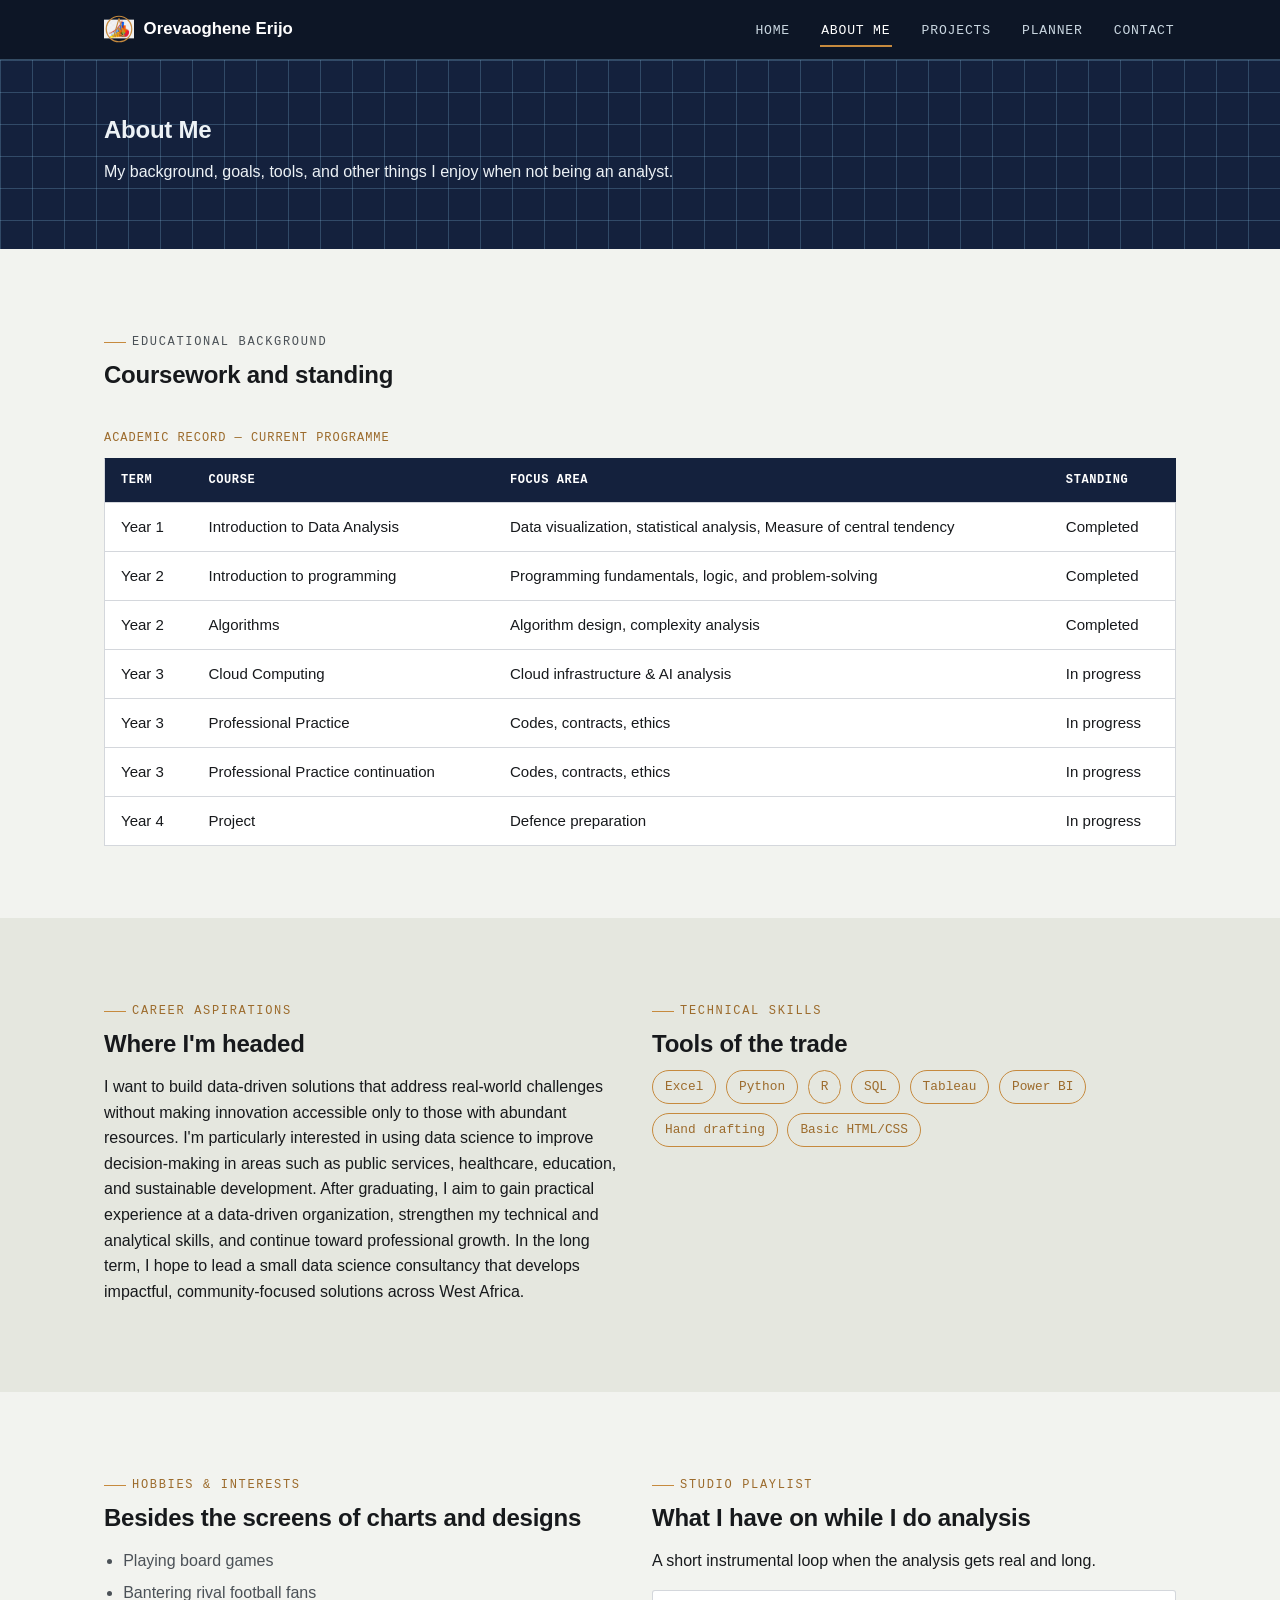
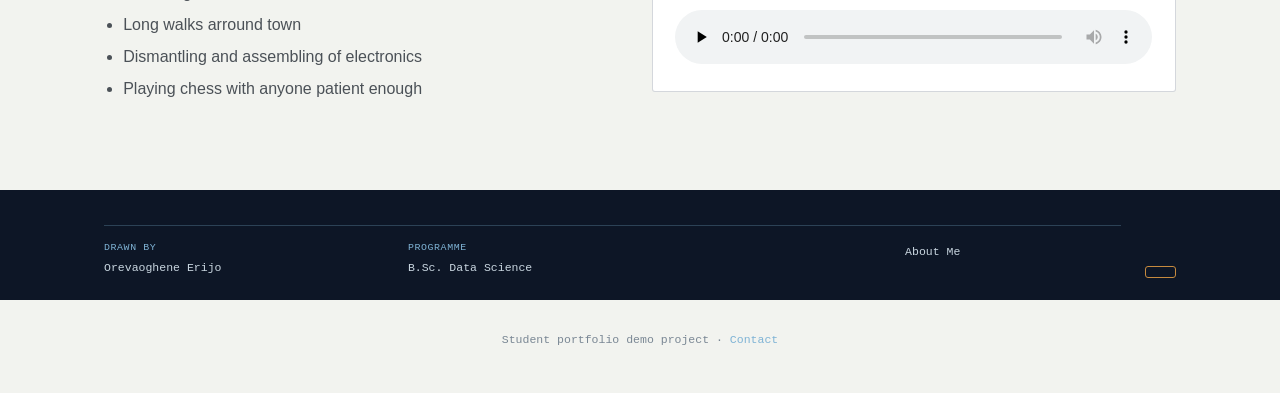
==== commit d3ca22da: "added the js and finished about page" ====
--- a/about.html
+++ b/about.html
@@ -141,19 +141,19 @@
     <div class="wrap grid-2">
       <div>
         <p class="eyebrow">Hobbies &amp; interests</p>
-        <h2>Off the drafting table</h2>
+        <h2>Besides the screens of charts and designs</h2>
         <ul class="plain-list">
-          <li>Sketching buildings on long bus rides</li>
-          <li>Collecting old maps and city plans</li>
-          <li>Weekend photography — mostly building facades</li>
-          <li>Carpentry basics, for model-making practice</li>
+          <li>Playing board games</li>
+          <li>Bantering rival football fans</li>
+          <li>Long walks arround town</li>
+          <li>Dismantling and assembling of electronics</li>
           <li>Playing chess with anyone patient enough</li>
         </ul>
       </div>
       <div>
         <p class="eyebrow">Studio playlist</p>
-        <h2>What I have on while I sketch</h2>
-        <p>A short instrumental loop I keep on repeat during long studio nights.</p>
+        <h2>What I have on while I do analysis</h2>
+        <p>A short instrumental loop when the analysis gets real and long.</p>
         <div class="audio-card">
           <audio controls preload="none">
             <source src="https://www.soundhelix.com/examples/mp3/SoundHelix-Song-1.mp3" type="audio/mpeg">
@@ -169,13 +169,13 @@
   <div class="wrap">
     <div>
       <div class="tb-grid">
-        <div><span>Drawn by</span>Amara Chukwu</div>
-        <div><span>Programme</span>B.Sc. Architecture</div>
-        <div><span>Scale</span>Not to scale</div>
-        <div><span>Sheet</span>A-02 · About Me</div>
+        <div><span>Drawn by</span>Orevaoghene Erijo</div>
+        <div><span>Programme</span>B.Sc. Data Science</div>
+        <div><span></span></div>
+        <div><span></span>About Me</div>
       </div>
     </div>
-    <div class="tb-sheet">A-02</div>
+    <div class="tb-sheet"></div>
   </div>
 </footer>
 <p class="site-footer-bottom">Student portfolio demo project · <a href="contact.html">Contact</a></p>
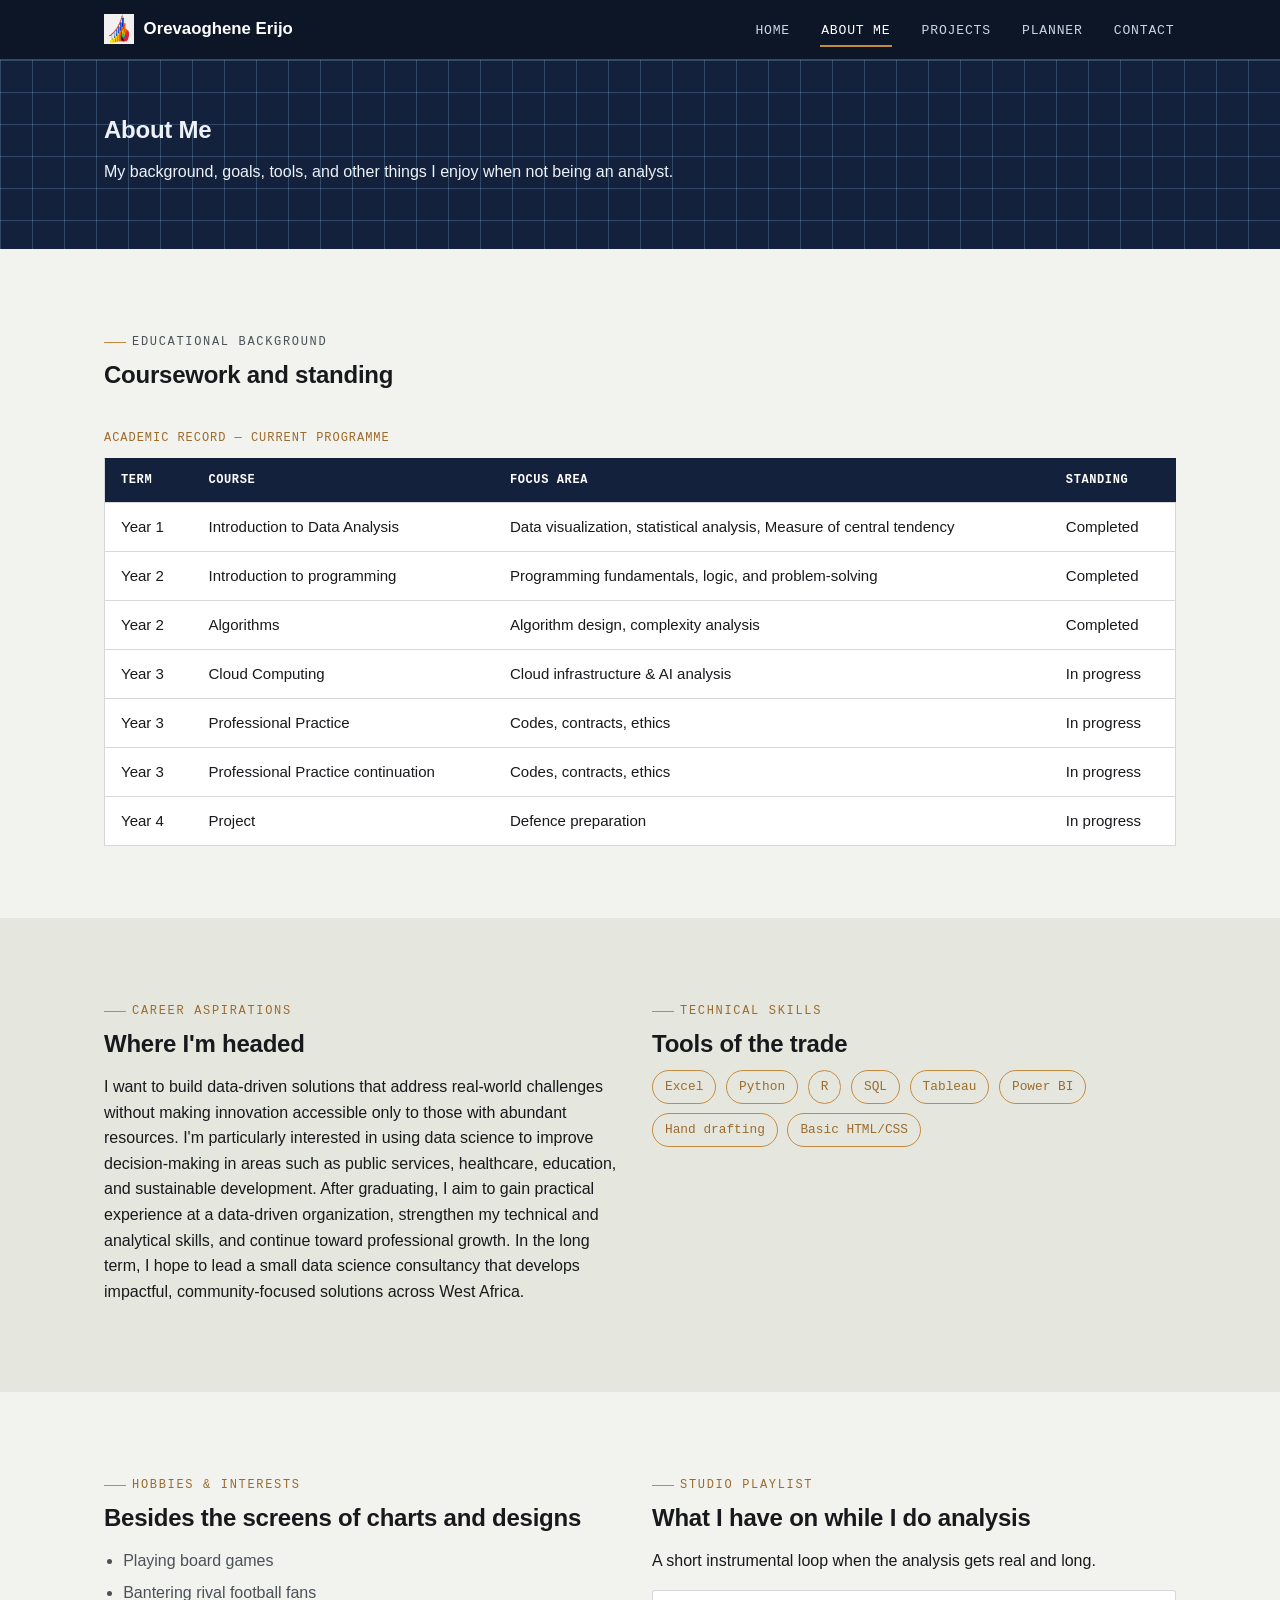
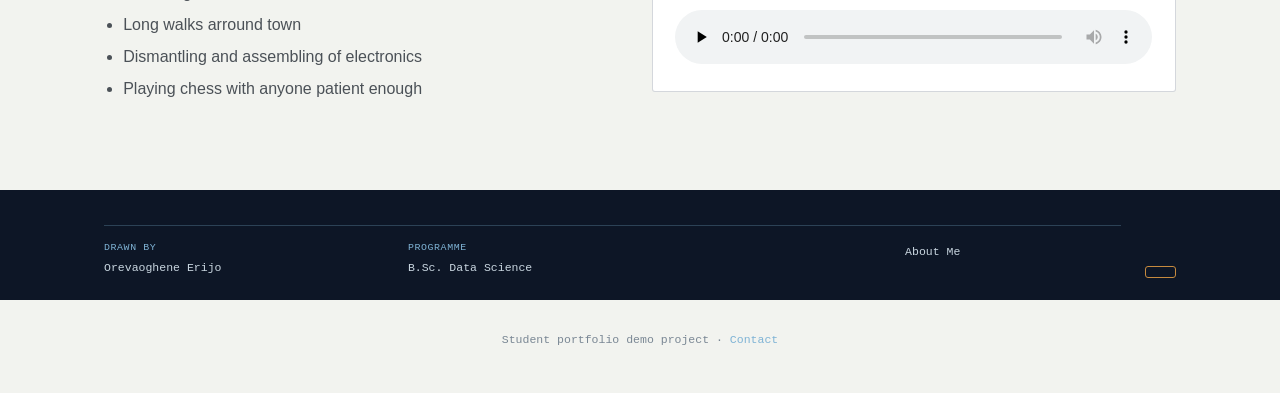
==== commit 6e006476: "contact page updated" ====
--- a/about.html
+++ b/about.html
@@ -12,19 +12,17 @@
 <header class="site-header">
   <nav class="nav" aria-label="Primary">
     <a class="brand" href="index.html">
-      <svg class="mark" viewBox="0 0 40 40" fill="none"  aria-hidden="true">
-         <image
-        href="images/svg_img.jpg"
-        x="0"
-        y="0"
-        width="40"
-        height="40"
-        preserveAspectRatio="xMidYMid meet" />
-        
+      <!--<svg class="mark" viewBox="0 0 40 40" fill="none"  aria-hidden="true">      
         <circle cx="20" cy="20" r="17" stroke="#C68A3E" stroke-width="1.6"/>
         <path d="M20 6L27 30L20 26L13 30L20 6Z" stroke="#C68A3E" stroke-width="1.4" stroke-linejoin="round"/>
         <circle cx="20" cy="20" r="2" fill="#C68A3E"/>
       </svg>
+    -->
+    <img
+    class="mark"
+    src="images/svg_img.jpg"
+    alt=""
+    aria-hidden="true">
       Orevaoghene Erijo
     </a>
     <button class="nav-toggle" aria-expanded="false" aria-controls="primary-nav">Menu</button>
